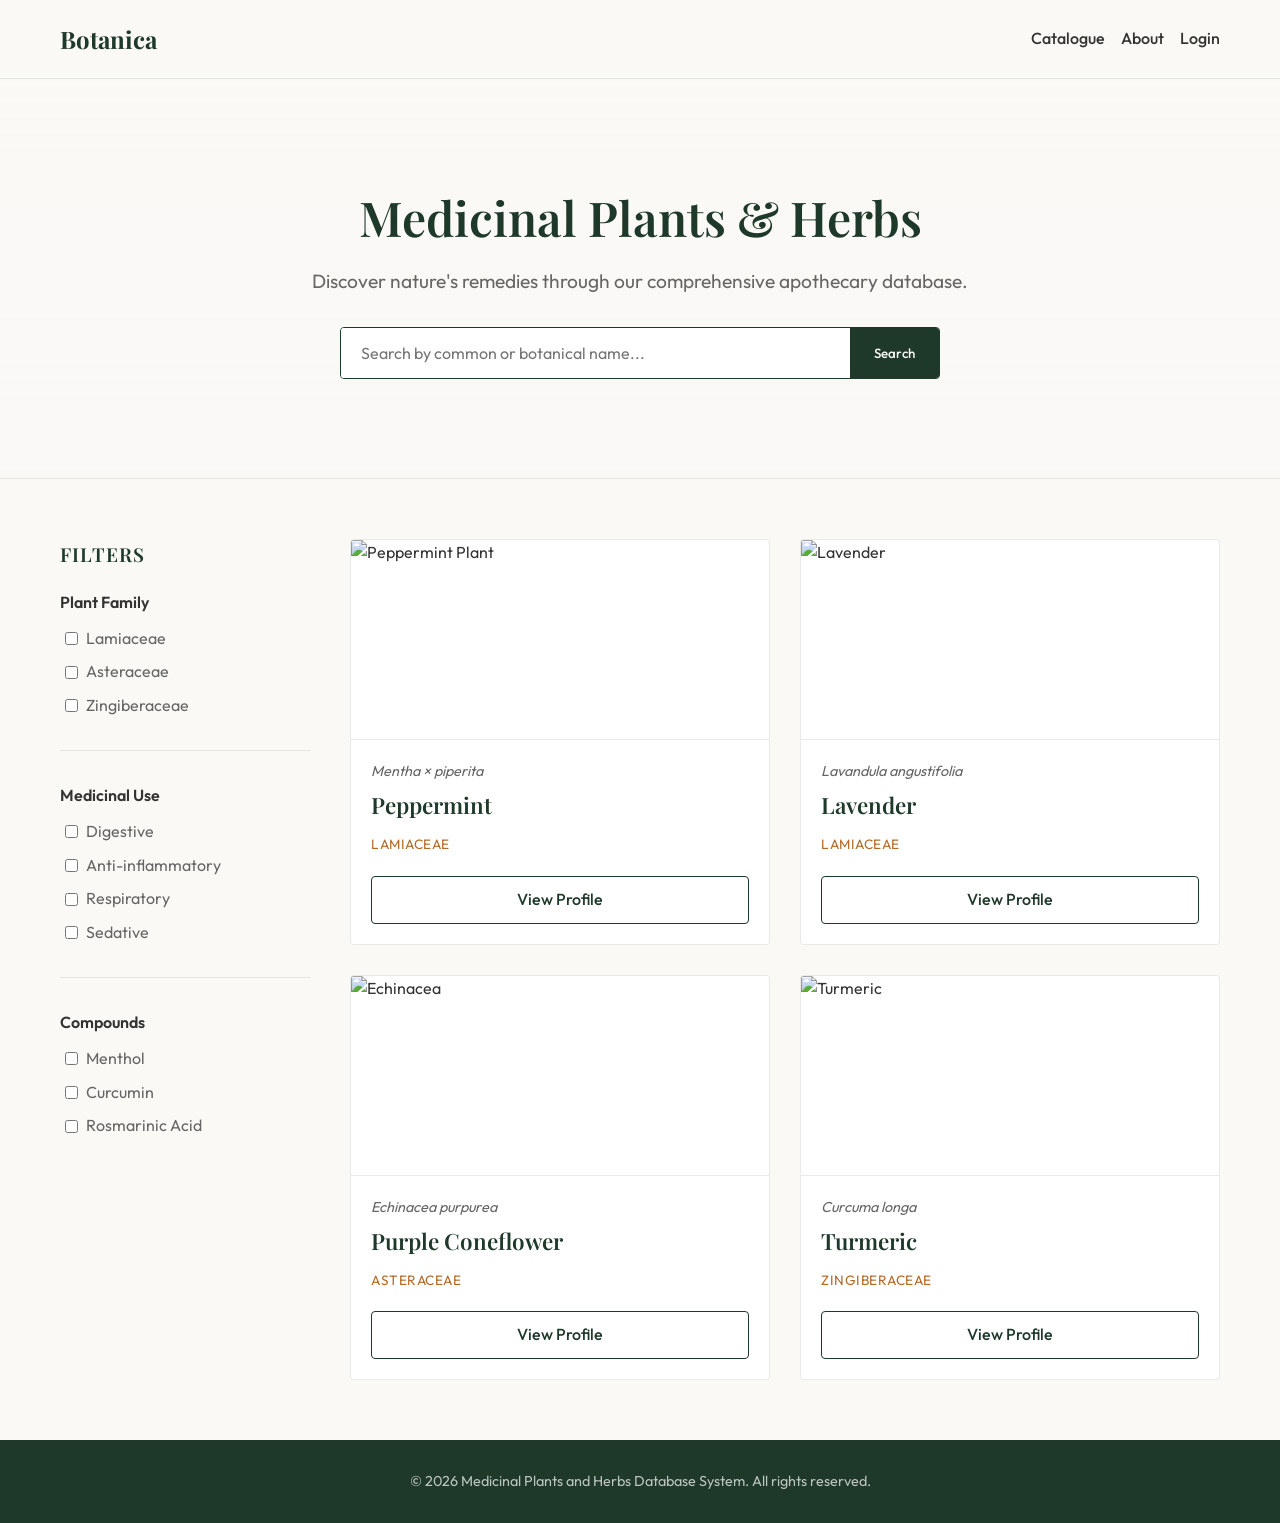
==== index.html @ d9914770 "Public guest module" ====
<!DOCTYPE html>
<html lang="en">
<head>
    <meta charset="UTF-8">
    <meta name="viewport" content="width=device-width, initial-scale=1.0">
    <title>Catalogue - Medicinal Plants and Herbs</title>
    <link rel="stylesheet" href="assets/css/index.css">
</head>
<body>
    <header class="site-header">
        <div class="container flex justify-between items-center">
            <div class="logo">
                <a href="index.html">Botanica</a>
            </div>
            <nav class="main-nav" id="mobile-nav">
                <ul class="flex gap-4">
                    <li><a href="index.html">Catalogue</a></li>
                    <li><a href="#">About</a></li>
                    <li><a href="#">Login</a></li>
                </ul>
            </nav>
            <button class="mobile-menu-btn" onclick="toggleMobileNav()">Menu</button>
        </div>
    </header>

    <main>
        <section class="hero flex items-center justify-center flex-col">
            <div class="hero-content text-center">
                <h1>Medicinal Plants & Herbs</h1>
                <p>Discover nature's remedies through our comprehensive apothecary database.</p>
                <div class="search-bar">
                    <input type="text" placeholder="Search by common or botanical name..." id="searchInput">
                    <button class="btn btn-primary">Search</button>
                </div>
            </div>
        </section>

        <section class="catalogue-section container">
            <div class="layout-grid">
                <aside class="sidebar">
                    <h3>Filters</h3>
                    
                    <details class="filter-group" open>
                        <summary>Plant Family</summary>
                        <ul class="filter-list">
                            <li><label><input type="checkbox"> Lamiaceae</label></li>
                            <li><label><input type="checkbox"> Asteraceae</label></li>
                            <li><label><input type="checkbox"> Zingiberaceae</label></li>
                        </ul>
                    </details>
                    
                    <hr class="divider">
                    
                    <details class="filter-group" open>
                        <summary>Medicinal Use</summary>
                        <ul class="filter-list">
                            <li><label><input type="checkbox"> Digestive</label></li>
                            <li><label><input type="checkbox"> Anti-inflammatory</label></li>
                            <li><label><input type="checkbox"> Respiratory</label></li>
                            <li><label><input type="checkbox"> Sedative</label></li>
                        </ul>
                    </details>

                    <hr class="divider">
                    
                    <details class="filter-group" open>
                        <summary>Compounds</summary>
                        <ul class="filter-list">
                            <li><label><input type="checkbox"> Menthol</label></li>
                            <li><label><input type="checkbox"> Curcumin</label></li>
                            <li><label><input type="checkbox"> Rosmarinic Acid</label></li>
                        </ul>
                    </details>
                </aside>

                <div class="main-content">
                    <div class="plant-grid">
                        <!-- Plant Card 1 -->
                        <div class="plant-card">
                            <div class="card-image">
                                <img src="https://images.unsplash.com/photo-1628258334105-2a0b3d6efee1?ixlib=rb-4.0.3&auto=format&fit=crop&w=600&q=80" alt="Peppermint Plant">
                            </div>
                            <div class="card-content">
                                <h4 class="botanical-name">Mentha &times; piperita</h4>
                                <h3 class="common-name">Peppermint</h3>
                                <p class="family">Lamiaceae</p>
                                <a href="plant-detail.html" class="btn btn-outline btn-full">View Profile</a>
                            </div>
                        </div>

                        <!-- Plant Card 2 -->
                        <div class="plant-card">
                            <div class="card-image">
                                <img src="https://images.unsplash.com/photo-1596649718428-c1780f2d93e7?ixlib=rb-4.0.3&auto=format&fit=crop&w=600&q=80" alt="Lavender">
                            </div>
                            <div class="card-content">
                                <h4 class="botanical-name">Lavandula angustifolia</h4>
                                <h3 class="common-name">Lavender</h3>
                                <p class="family">Lamiaceae</p>
                                <a href="plant-detail.html" class="btn btn-outline btn-full">View Profile</a>
                            </div>
                        </div>

                        <!-- Plant Card 3 -->
                        <div class="plant-card">
                            <div class="card-image">
                                <img src="https://images.unsplash.com/photo-1615486511484-92e172054368?ixlib=rb-4.0.3&auto=format&fit=crop&w=600&q=80" alt="Echinacea">
                            </div>
                            <div class="card-content">
                                <h4 class="botanical-name">Echinacea purpurea</h4>
                                <h3 class="common-name">Purple Coneflower</h3>
                                <p class="family">Asteraceae</p>
                                <a href="plant-detail.html" class="btn btn-outline btn-full">View Profile</a>
                            </div>
                        </div>
                        
                        <!-- Plant Card 4 -->
                        <div class="plant-card">
                            <div class="card-image">
                                <img src="https://images.unsplash.com/photo-1611078810238-00565de9e01f?ixlib=rb-4.0.3&auto=format&fit=crop&w=600&q=80" alt="Turmeric">
                            </div>
                            <div class="card-content">
                                <h4 class="botanical-name">Curcuma longa</h4>
                                <h3 class="common-name">Turmeric</h3>
                                <p class="family">Zingiberaceae</p>
                                <a href="plant-detail.html" class="btn btn-outline btn-full">View Profile</a>
                            </div>
                        </div>
                    </div>
                </div>
            </div>
        </section>
    </main>

    <footer class="site-footer">
        <div class="container text-center">
            <p>&copy; 2026 Medicinal Plants and Herbs Database System. All rights reserved.</p>
        </div>
    </footer>

    <script src="assets/js/main.js"></script>
</body>
</html>
---- assets/css/index.css ----
/* 
 * Global Design System for Medicinal Plants and Herbs Database System 
 */

/* Import Fonts */
@import url('https://fonts.googleapis.com/css2?family=Outfit:wght@300;400;500;600&family=Playfair+Display:ital,wght@0,400;0,600;0,700;1,400&display=swap');

/* CSS Custom Properties (Variables) */
:root {
    /* Apothecary Palette */
    --color-primary: #1E392A;       /* Forest Green */
    --color-background: #FAF9F6;    /* Parchment Off-White */
    --color-accent: #B56A27;        /* Medicinal Amber */
    --color-text: #333333;          /* Dark gray for readability */
    --color-text-light: #666666;
    
    --color-divider: rgba(30, 57, 42, 0.1); /* Fine-line divider */
    
    /* Error/Success specific */
    --color-error: #A33A3A;         /* Muted Red */
    --color-success: #1E392A;       /* Forest Green */

    /* Typography */
    --font-heading: 'Playfair Display', serif;
    --font-body: 'Outfit', sans-serif;
}

/* Standard CSS Reset */
*, *::before, *::after {
    box-sizing: border-box;
    margin: 0;
    padding: 0;
}

body {
    font-family: var(--font-body);
    background-color: var(--color-background);
    color: var(--color-text);
    line-height: 1.6;
    -webkit-font-smoothing: antialiased;
}

h1, h2, h3, h4, h5, h6 {
    font-family: var(--font-heading);
    color: var(--color-primary);
    margin-bottom: 0.5em;
    font-weight: 600;
}

a {
    color: var(--color-accent);
    text-decoration: none;
    transition: color 0.3s ease;
}

a:hover {
    color: var(--color-primary);
}

img {
    max-width: 100%;
    display: block;
}

/* Layout Utilities */
.container {
    width: 100%;
    max-width: 1200px;
    margin: 0 auto;
    padding: 0 20px;
}

.flex { display: flex; }
.flex-col { flex-direction: column; }
.items-center { align-items: center; }
.justify-center { justify-content: center; }
.justify-between { justify-content: space-between; }
.gap-1 { gap: 0.25rem; }
.gap-2 { gap: 0.5rem; }
.gap-4 { gap: 1rem; }
.gap-8 { gap: 2rem; }

.grid { display: grid; }
.grid-cols-1 { grid-template-columns: repeat(1, 1fr); }
.grid-cols-2 { grid-template-columns: repeat(2, 1fr); }
.grid-cols-3 { grid-template-columns: repeat(3, 1fr); }
.grid-cols-4 { grid-template-columns: repeat(4, 1fr); }

@media (max-width: 768px) {
    .grid-cols-2, .grid-cols-3, .grid-cols-4 {
        grid-template-columns: 1fr;
    }
}

/* Components */
.divider {
    border: none;
    border-top: 1px solid var(--color-divider);
    margin: 2rem 0;
}

/* Buttons */
.btn {
    display: inline-block;
    font-family: var(--font-body);
    font-weight: 500;
    text-align: center;
    padding: 10px 24px;
    border: 1px solid transparent;
    border-radius: 4px;
    cursor: pointer;
    background-color: transparent;
    color: var(--color-text);
    transition: background-color 0.2s ease, color 0.2s ease, border-color 0.2s ease;
    text-decoration: none;
}

.btn-primary {
    background-color: var(--color-primary);
    color: #FAF9F6;
}

.btn-primary:hover {
    background-color: #2a4c39;
    color: #FAF9F6;
}

.btn-accent {
    background-color: var(--color-accent);
    color: #FAF9F6;
}

.btn-accent:hover {
    background-color: #9c5921;
    color: #FAF9F6;
}

.btn-outline {
    border-color: var(--color-primary);
    color: var(--color-primary);
}

.btn-outline:hover {
    background-color: var(--color-primary);
    color: #FAF9F6;
}

/* Toast Notifications */
.toast-container {
    position: fixed;
    bottom: 20px;
    right: 20px;
    display: flex;
    flex-direction: column;
    gap: 10px;
    z-index: 9999;
}

.toast {
    padding: 12px 24px;
    border-radius: 4px;
    font-family: var(--font-body);
    font-size: 0.95rem;
    color: #FAF9F6;
    background-color: var(--color-primary);
    box-shadow: 0 4px 12px rgba(0, 0, 0, 0.15);
    opacity: 1;
    transform: translateY(0);
    transition: opacity 0.3s ease, transform 0.3s ease;
    min-width: 250px;
}

.toast.toast-error {
    background-color: var(--color-error);
}

.toast.toast-success {
    background-color: var(--color-success);
}

.toast.toast-hide {
    opacity: 0;
    transform: translateY(20px);
}

/* Header */
.site-header {
    background-color: var(--color-background);
    padding: 20px 0;
    border-bottom: 1px solid var(--color-divider);
    position: sticky;
    top: 0;
    z-index: 100;
}
.logo a {
    font-family: var(--font-heading);
    font-size: 1.5rem;
    font-weight: 700;
    color: var(--color-primary);
    text-decoration: none;
}
.main-nav ul {
    list-style: none;
}
.main-nav a {
    color: var(--color-text);
    font-weight: 500;
}
.main-nav a:hover {
    color: var(--color-primary);
}
.mobile-menu-btn {
    display: none;
    background: none;
    border: none;
    cursor: pointer;
    font-family: var(--font-body);
}

/* Hero Section */
.hero {
    min-height: 400px;
    background: linear-gradient(rgba(250, 249, 246, 0.8), rgba(250, 249, 246, 0.9)), url('https://images.unsplash.com/photo-1466692476877-6a42a6c8e545?ixlib=rb-4.0.3&auto=format&fit=crop&w=1600&q=80') center/cover;
    border-bottom: 1px solid var(--color-divider);
    padding: 60px 20px;
}
.hero h1 {
    font-size: 3rem;
    margin-bottom: 10px;
}
.hero p {
    font-size: 1.2rem;
    color: var(--color-text-light);
    margin-bottom: 30px;
}
.search-bar {
    display: flex;
    max-width: 600px;
    margin: 0 auto;
    background: #fff;
    border: 1px solid var(--color-primary);
    border-radius: 4px;
    overflow: hidden;
}
.search-bar input {
    flex-grow: 1;
    border: none;
    padding: 15px 20px;
    font-family: var(--font-body);
    font-size: 1rem;
    outline: none;
}
.search-bar .btn {
    border-radius: 0;
    border: none;
}

/* Catalogue Layout */
.catalogue-section {
    padding: 60px 20px;
}
.layout-grid {
    display: grid;
    grid-template-columns: 250px 1fr;
    gap: 40px;
}
@media (max-width: 900px) {
    .layout-grid {
        grid-template-columns: 1fr;
    }
}

/* Sidebar */
.sidebar h3 {
    font-size: 1.2rem;
    margin-bottom: 20px;
    text-transform: uppercase;
    letter-spacing: 1px;
}
.filter-group summary {
    font-weight: 600;
    cursor: pointer;
    margin-bottom: 10px;
    list-style: none; /* simple way */
}
.filter-group summary::-webkit-details-marker {
    display: none;
}
.filter-list {
    list-style: none;
    padding-left: 5px;
}
.filter-list li {
    margin-bottom: 8px;
}
.filter-list label {
    display: flex;
    align-items: center;
    gap: 8px;
    cursor: pointer;
    color: var(--color-text-light);
}

/* Plant Grid */
.plant-grid {
    display: grid;
    grid-template-columns: repeat(auto-fill, minmax(280px, 1fr));
    gap: 30px;
}

/* Plant Card */
.plant-card {
    background: #fff;
    border: 1px solid var(--color-divider);
    border-radius: 4px;
    overflow: hidden;
    transition: transform 0.3s ease, box-shadow 0.3s ease;
    display: flex;
    flex-direction: column;
}
.plant-card:hover {
    transform: translateY(-5px);
    box-shadow: 0 10px 20px rgba(30, 57, 42, 0.05);
}
.card-image {
    height: 200px;
    overflow: hidden;
    border-bottom: 1px solid var(--color-divider);
}
.card-image img {
    width: 100%;
    height: 100%;
    object-fit: cover;
    transition: transform 0.5s ease;
}
.plant-card:hover .card-image img {
    transform: scale(1.05);
}
.card-content {
    padding: 20px;
    flex-grow: 1;
    display: flex;
    flex-direction: column;
}
.botanical-name {
    font-family: var(--font-body);
    font-style: italic;
    color: var(--color-text-light);
    font-size: 0.9rem;
    margin-bottom: 5px;
    font-weight: 400;
}
.common-name {
    font-size: 1.4rem;
    margin-bottom: 10px;
}
.family {
    font-size: 0.85rem;
    text-transform: uppercase;
    letter-spacing: 0.5px;
    color: var(--color-accent);
    margin-bottom: 20px;
    flex-grow: 1;
}
.btn-full {
    width: 100%;
    display: block;
}

/* Plant Detail Page */
.detail-page-body {
    background-color: #fff;
}
.detail-main {
    min-height: calc(100vh - 80px);
}
.detail-split-layout {
    display: grid;
    grid-template-columns: 1fr 1fr;
    min-height: calc(100vh - 80px);
}
@media (max-width: 900px) {
    .detail-split-layout {
        grid-template-columns: 1fr;
    }
}
.detail-image-side {
    position: relative;
    border-right: 1px solid var(--color-divider);
}
.detail-image-side img {
    width: 100%;
    height: 100%;
    object-fit: cover;
    position: absolute;
    top: 0;
    left: 0;
}
@media (max-width: 900px) {
    .detail-image-side {
        height: 400px;
        border-right: none;
        border-bottom: 1px solid var(--color-divider);
        position: relative; /* ensure img fills parent relative */
    }
}
.detail-content-side {
    padding: 60px;
    overflow-y: auto;
    background-color: var(--color-background);
}
.back-link {
    display: inline-block;
    margin-bottom: 30px;
    font-size: 0.9rem;
    font-weight: 500;
}
.botanical-name-large {
    font-family: var(--font-body);
    font-style: italic;
    font-weight: 300;
    font-size: 1.5rem;
    color: var(--color-text-light);
    margin-bottom: 5px;
}
.common-name-large {
    font-size: 3rem;
    margin-bottom: 15px;
    color: var(--color-primary);
}
.badges {
    display: flex;
    gap: 10px;
    margin-bottom: 30px;
    flex-wrap: wrap;
}
.badge {
    padding: 4px 12px;
    border-radius: 20px;
    font-size: 0.8rem;
    text-transform: uppercase;
    letter-spacing: 0.5px;
}
.family-badge {
    background-color: rgba(181, 106, 39, 0.1);
    color: var(--color-accent);
}
.compound-badge {
    background-color: rgba(30, 57, 42, 0.1);
    color: var(--color-primary);
}
.plant-description {
    font-size: 1.1rem;
    line-height: 1.8;
    margin-bottom: 40px;
    color: var(--color-text);
}

/* Tabs System */
.tabs-container {
    border-top: 1px solid var(--color-divider);
    padding-top: 20px;
}
.tabs-header {
    display: flex;
    gap: 20px;
    margin-bottom: 30px;
    border-bottom: 1px solid var(--color-divider);
}
.tab-btn {
    background: none;
    border: none;
    padding: 10px 0;
    font-family: var(--font-heading);
    font-size: 1.2rem;
    color: var(--color-text-light);
    cursor: pointer;
    position: relative;
    outline: none;
}
.tab-btn.active {
    color: var(--color-primary);
    font-weight: 600;
}
.tab-btn.active::after {
    content: '';
    position: absolute;
    bottom: -1px;
    left: 0;
    width: 100%;
    height: 2px;
    background-color: var(--color-primary);
}
.tab-pane {
    display: none;
    animation: fadeIn 0.3s ease;
}
.tab-pane.active {
    display: block;
}
.tab-pane h3 {
    margin-bottom: 15px;
    font-size: 1.5rem;
}
.tab-pane ul {
    padding-left: 20px;
    color: var(--color-text);
}
.tab-pane li {
    margin-bottom: 10px;
    line-height: 1.6;
}

@keyframes fadeIn {
    from { opacity: 0; transform: translateY(10px); }
    to { opacity: 1; transform: translateY(0); }
}

/* Footer */
.site-footer {
    padding: 30px 20px;
    background-color: var(--color-primary);
    color: rgba(255,255,255,0.7);
    font-size: 0.9rem;
    margin-top: auto;
}
.text-center { text-align: center; }
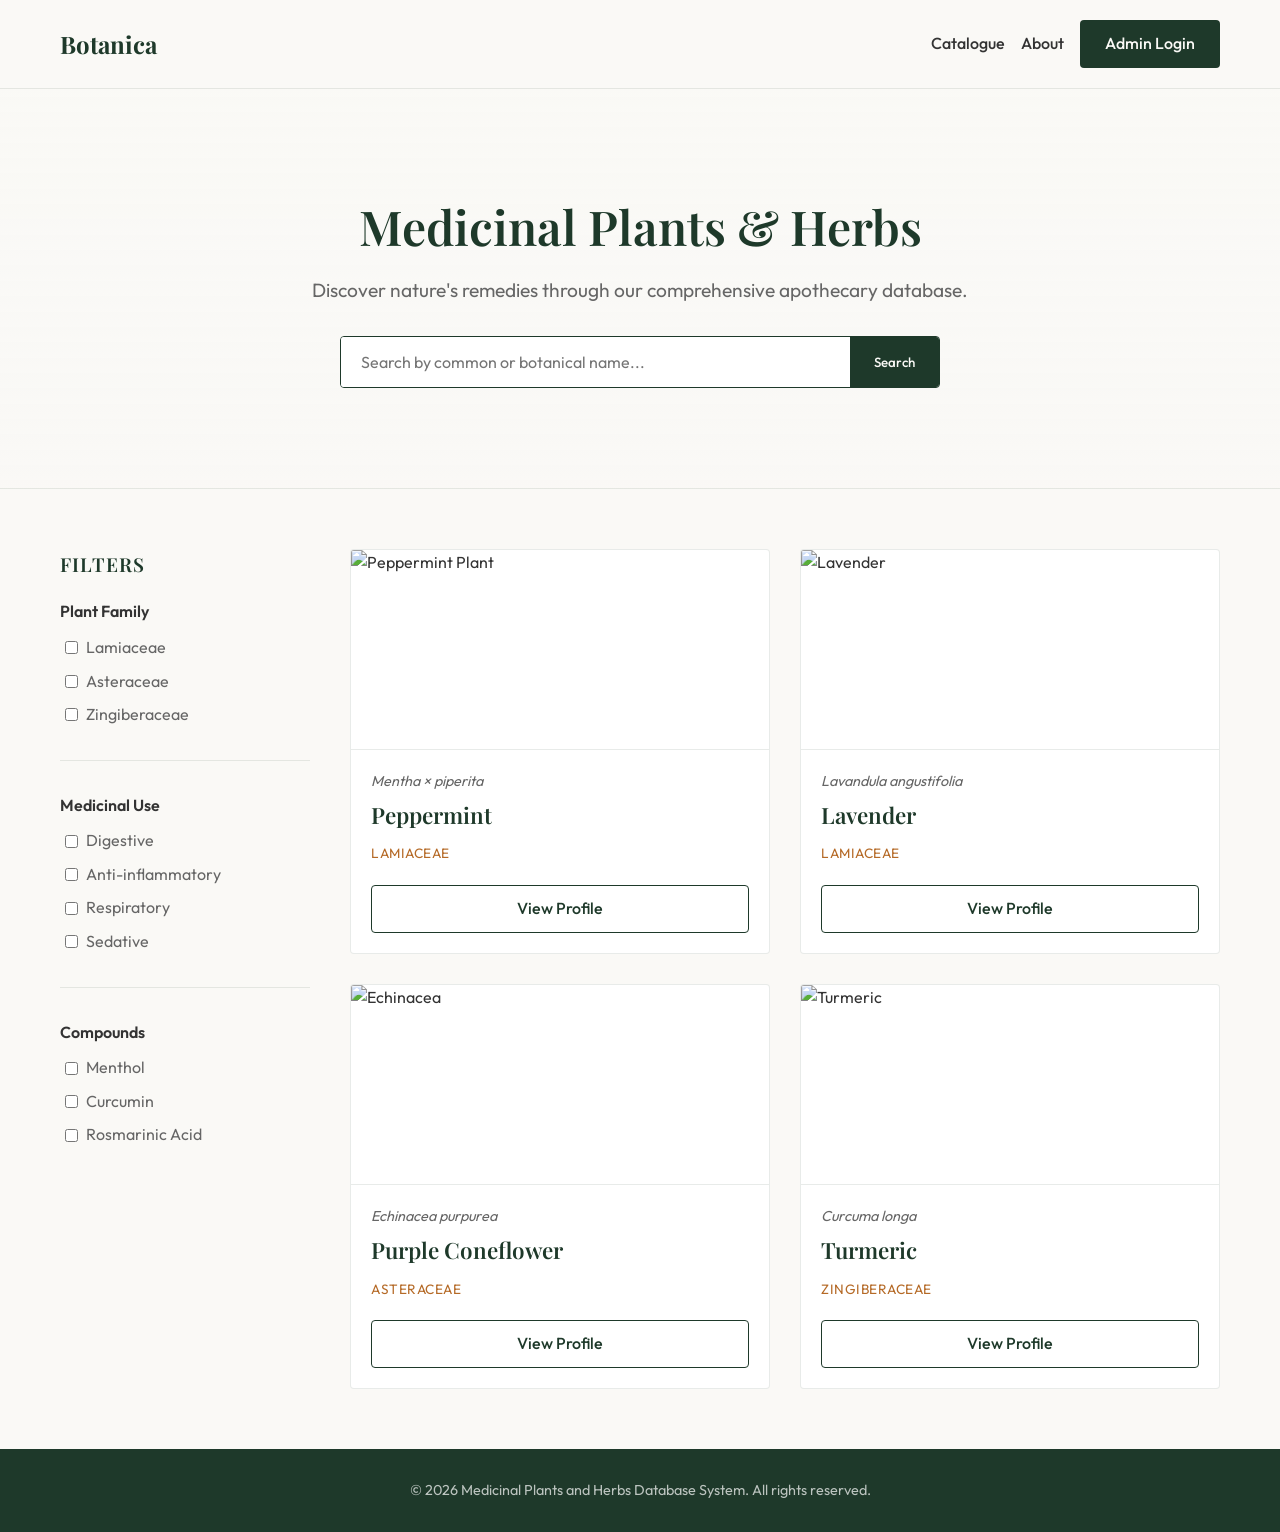
==== commit b120661a: "fix the login button" ====
--- a/index.html
+++ b/index.html
@@ -13,10 +13,10 @@
                 <a href="index.html">Botanica</a>
             </div>
             <nav class="main-nav" id="mobile-nav">
-                <ul class="flex gap-4">
+                <ul class="flex gap-4 items-center">
                     <li><a href="index.html">Catalogue</a></li>
                     <li><a href="#">About</a></li>
-                    <li><a href="#">Login</a></li>
+                    <li><a href="login.html" class="btn btn-primary">Admin Login</a></li>
                 </ul>
             </nav>
             <button class="mobile-menu-btn" onclick="toggleMobileNav()">Menu</button>
--- a/assets/css/index.css
+++ b/assets/css/index.css
@@ -1,6 +1,4 @@
-/* 
- * Global Design System for Medicinal Plants and Herbs Database System 
- */
+/* Global Design System for Medicinal Plants and Herbs Database System */
 
 /* Import Fonts */
 @import url('https://fonts.googleapis.com/css2?family=Outfit:wght@300;400;500;600&family=Playfair+Display:ital,wght@0,400;0,600;0,700;1,400&display=swap');
@@ -115,32 +113,32 @@
     text-decoration: none;
 }
 
-.btn-primary {
+.btn.btn-primary {
     background-color: var(--color-primary);
     color: #FAF9F6;
 }
 
-.btn-primary:hover {
+.btn.btn-primary:hover {
     background-color: #2a4c39;
     color: #FAF9F6;
 }
 
-.btn-accent {
+.btn.btn-accent {
     background-color: var(--color-accent);
     color: #FAF9F6;
 }
 
-.btn-accent:hover {
+.btn.btn-accent:hover {
     background-color: #9c5921;
     color: #FAF9F6;
 }
 
-.btn-outline {
+.btn.btn-outline {
     border-color: var(--color-primary);
     color: var(--color-primary);
 }
 
-.btn-outline:hover {
+.btn.btn-outline:hover {
     background-color: var(--color-primary);
     color: #FAF9F6;
 }
@@ -215,6 +213,28 @@
     border: none;
     cursor: pointer;
     font-family: var(--font-body);
+    font-size: 1.5rem;
+}
+
+@media (max-width: 768px) {
+    .site-header .container {
+        flex-wrap: wrap;
+    }
+    .mobile-menu-btn {
+        display: block;
+    }
+    .main-nav {
+        display: none;
+        width: 100%;
+        margin-top: 15px;
+    }
+    .main-nav.active {
+        display: block;
+    }
+    .main-nav ul {
+        flex-direction: column;
+        gap: 10px;
+    }
 }
 
 /* Hero Section */
@@ -377,11 +397,12 @@
 .detail-split-layout {
     display: grid;
     grid-template-columns: 1fr 1fr;
-    min-height: calc(100vh - 80px);
+    height: calc(100vh - 80px);
 }
 @media (max-width: 900px) {
     .detail-split-layout {
         grid-template-columns: 1fr;
+        height: auto;
     }
 }
 .detail-image-side {
@@ -525,3 +546,252 @@
     margin-top: auto;
 }
 .text-center { text-align: center; }
+
+/* --- Admin Module Styles --- */
+
+/* Login Page */
+.login-body {
+    background: url('https://images.unsplash.com/photo-1466692476877-6a42a6c8e545?ixlib=rb-4.0.3&auto=format&fit=crop&w=1600&q=80') center/cover no-repeat;
+    height: 100vh;
+    display: flex;
+    align-items: center;
+    justify-content: center;
+    backdrop-filter: blur(8px);
+}
+
+.login-card {
+    background-color: var(--color-background);
+    padding: 40px;
+    border-radius: 8px;
+    box-shadow: 0 10px 25px rgba(0,0,0,0.2);
+    width: 100%;
+    max-width: 400px;
+}
+
+.login-card h2 {
+    text-align: center;
+    margin-bottom: 30px;
+    font-size: 2rem;
+}
+
+.form-group {
+    margin-bottom: 20px;
+}
+
+.form-group label {
+    display: block;
+    margin-bottom: 8px;
+    font-weight: 500;
+}
+
+.form-group input, .form-group textarea, .form-group select {
+    width: 100%;
+    padding: 10px 12px;
+    border: 1px solid var(--color-divider);
+    border-radius: 4px;
+    font-family: var(--font-body);
+    font-size: 1rem;
+    background-color: #fff;
+}
+
+.error-text {
+    color: var(--color-error);
+    font-size: 0.85rem;
+    margin-top: 5px;
+    display: none;
+}
+
+.form-group.has-error .error-text {
+    display: block;
+}
+
+.form-group.has-error input {
+    border-color: var(--color-error);
+}
+
+.shake {
+    animation: shake-animation 0.4s ease-in-out;
+}
+
+@keyframes shake-animation {
+    0% { transform: translateX(0); }
+    25% { transform: translateX(-5px); }
+    50% { transform: translateX(5px); }
+    75% { transform: translateX(-5px); }
+    100% { transform: translateX(0); }
+}
+
+/* Admin Dashboard Table */
+.admin-header {
+    display: flex;
+    justify-content: space-between;
+    align-items: center;
+    margin-bottom: 20px;
+}
+
+.table-container {
+    overflow-x: auto;
+    background-color: #fff;
+    border-radius: 4px;
+    border: 1px solid var(--color-divider);
+}
+
+.admin-table {
+    width: 100%;
+    border-collapse: collapse;
+}
+
+.admin-table th, .admin-table td {
+    padding: 12px 15px;
+    text-align: left;
+    border-bottom: 1px solid var(--color-divider);
+}
+
+.admin-table th {
+    background-color: var(--color-background);
+    position: sticky;
+    top: 0;
+    font-family: var(--font-heading);
+    font-weight: 600;
+    color: var(--color-primary);
+    z-index: 10;
+}
+
+.admin-table tbody tr:nth-child(even) {
+    background-color: rgba(30, 57, 42, 0.03); /* Light green tint */
+}
+
+.admin-table tbody tr:hover {
+    background-color: rgba(30, 57, 42, 0.08);
+}
+
+.action-buttons {
+    display: flex;
+    gap: 10px;
+}
+
+.btn-icon {
+    background: none;
+    border: none;
+    cursor: pointer;
+    font-size: 1rem;
+    color: var(--color-text-light);
+    transition: color 0.2s ease;
+}
+
+.btn-icon:hover {
+    color: var(--color-primary);
+}
+
+.btn-icon.delete:hover {
+    color: var(--color-error);
+}
+
+/* Modal Overlay */
+.modal-overlay {
+    position: fixed;
+    top: 0;
+    left: 0;
+    right: 0;
+    bottom: 0;
+    background-color: rgba(0, 0, 0, 0.5);
+    display: flex;
+    align-items: center;
+    justify-content: center;
+    z-index: 1000;
+    opacity: 0;
+    visibility: hidden;
+    transition: opacity 0.3s ease, visibility 0.3s ease;
+}
+
+.modal-overlay.active {
+    opacity: 1;
+    visibility: visible;
+}
+
+.modal-content {
+    background-color: #fff;
+    border-radius: 8px;
+    width: 100%;
+    max-width: 600px;
+    max-height: 90vh;
+    overflow-y: auto;
+    box-shadow: 0 20px 40px rgba(0,0,0,0.2);
+    transform: translateY(20px);
+    transition: transform 0.3s ease;
+}
+
+.modal-overlay.active .modal-content {
+    transform: translateY(0);
+}
+
+.modal-header {
+    padding: 20px 30px;
+    border-bottom: 1px solid var(--color-divider);
+    display: flex;
+    justify-content: space-between;
+    align-items: center;
+}
+
+.modal-header h3 {
+    margin: 0;
+    font-size: 1.5rem;
+}
+
+.close-btn {
+    background: none;
+    border: none;
+    font-size: 1.5rem;
+    cursor: pointer;
+    color: var(--color-text-light);
+}
+
+.close-btn:hover {
+    color: var(--color-error);
+}
+
+.modal-body {
+    padding: 30px;
+}
+
+.modal-footer {
+    padding: 20px 30px;
+    border-top: 1px solid var(--color-divider);
+    display: flex;
+    justify-content: flex-end;
+    gap: 15px;
+}
+
+/* Image Upload Preview */
+.image-upload-container {
+    border: 2px dashed var(--color-divider);
+    border-radius: 4px;
+    padding: 20px;
+    text-align: center;
+    cursor: pointer;
+    transition: border-color 0.3s ease;
+    position: relative;
+    overflow: hidden;
+}
+
+.image-upload-container:hover {
+    border-color: var(--color-primary);
+}
+
+.image-upload-container input[type="file"] {
+    position: absolute;
+    top: 0;
+    left: 0;
+    width: 100%;
+    height: 100%;
+    opacity: 0;
+    cursor: pointer;
+}
+
+.image-preview {
+    max-width: 100%;
+    max-height: 200px;
+    margin-top: 15px;
+    display: none;
+    border-radius: 4px;
+}
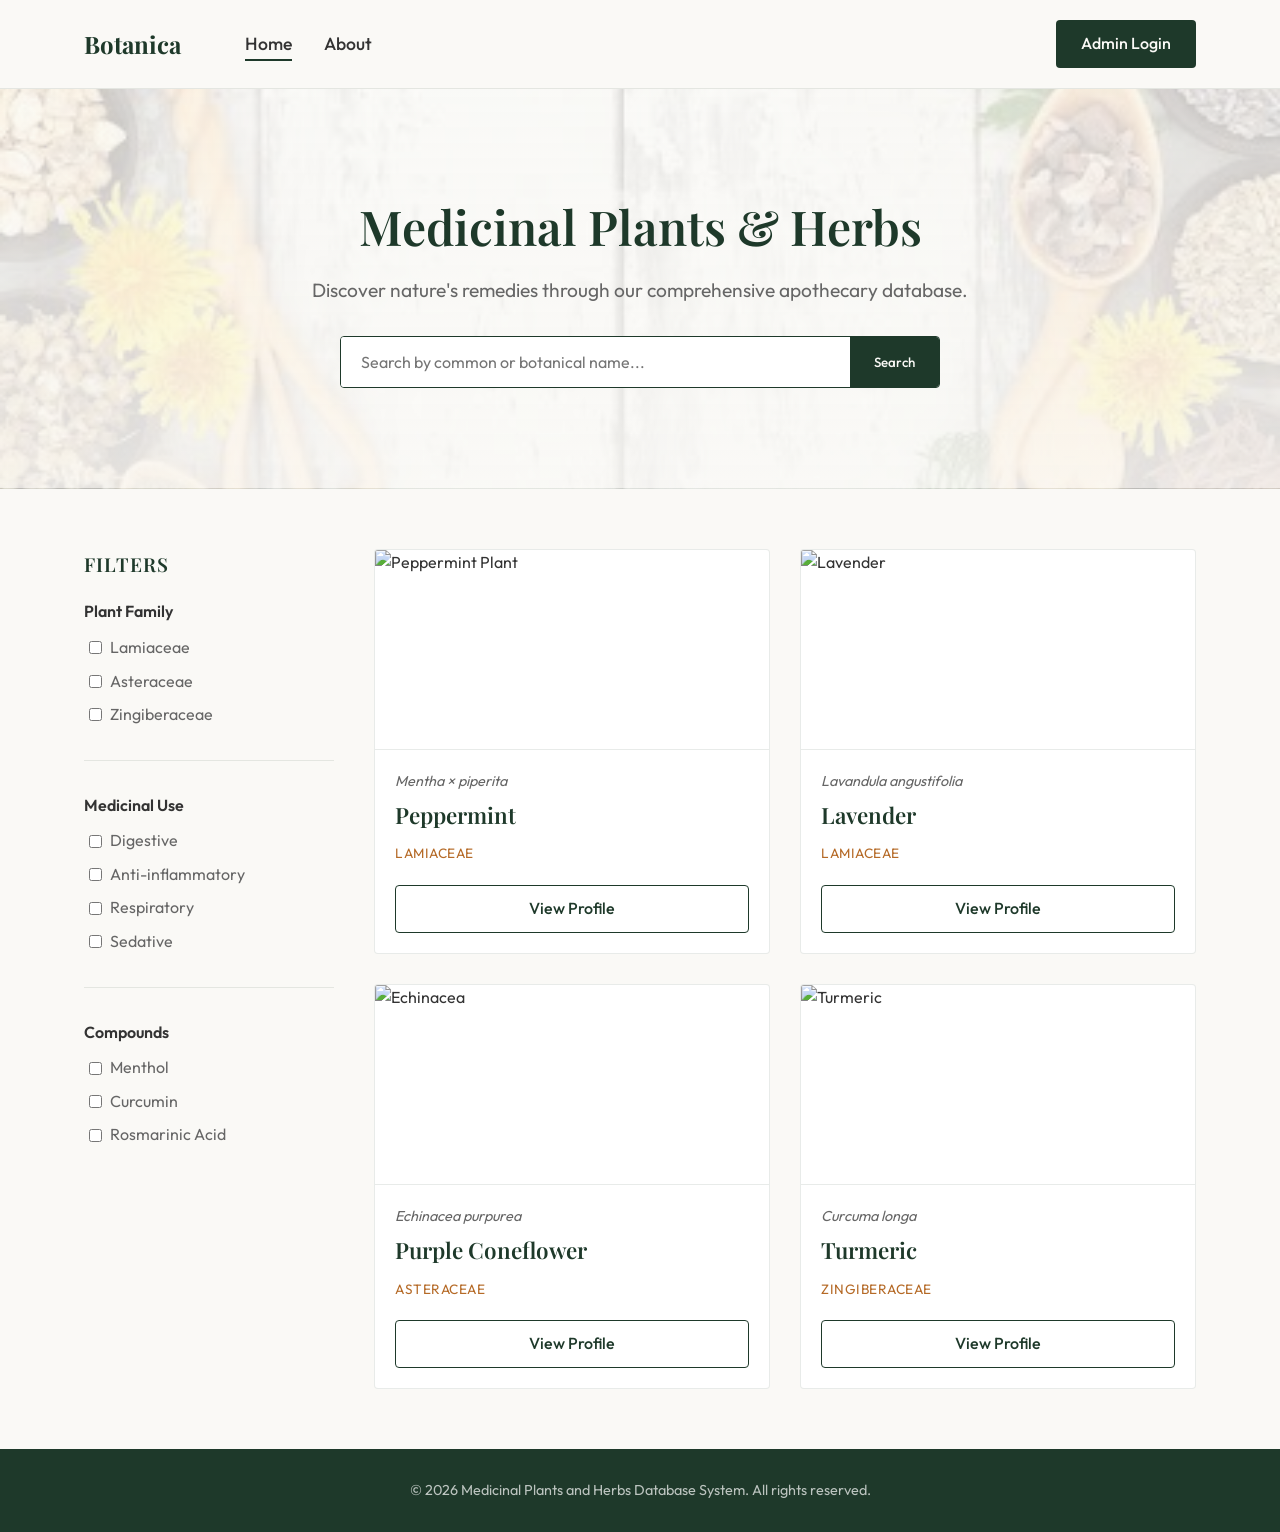
==== commit 08ea885c: "make the website header nicer" ====
--- a/index.html
+++ b/index.html
@@ -8,18 +8,20 @@
 </head>
 <body>
     <header class="site-header">
-        <div class="container flex justify-between items-center">
+        <div class="container flex justify-between items-center flex-wrap">
             <div class="logo">
                 <a href="index.html">Botanica</a>
             </div>
             <nav class="main-nav" id="mobile-nav">
-                <ul class="flex gap-4 items-center">
-                    <li><a href="index.html">Catalogue</a></li>
+                <ul class="flex gap-8 items-center">
+                    <li><a href="index.html" class="active-link">Home</a></li>
                     <li><a href="#">About</a></li>
-                    <li><a href="login.html" class="btn btn-primary">Admin Login</a></li>
                 </ul>
             </nav>
-            <button class="mobile-menu-btn" onclick="toggleMobileNav()">Menu</button>
+            <div class="header-actions flex items-center gap-4">
+                <a href="login.html" class="btn btn-primary">Admin Login</a>
+                <button class="mobile-menu-btn" onclick="toggleMobileNav()">Menu</button>
+            </div>
         </div>
     </header>
 
--- a/assets/css/index.css
+++ b/assets/css/index.css
@@ -63,7 +63,7 @@
 /* Layout Utilities */
 .container {
     width: 100%;
-    max-width: 1200px;
+    max-width: 90%;
     margin: 0 auto;
     padding: 0 20px;
 }
@@ -76,6 +76,8 @@
 .gap-1 { gap: 0.25rem; }
 .gap-2 { gap: 0.5rem; }
 .gap-4 { gap: 1rem; }
+.gap-6 { gap: 1.5rem; }
+.gap-8 { gap: 2rem; }
 .gap-8 { gap: 2rem; }
 
 .grid { display: grid; }
@@ -197,12 +199,22 @@
     color: var(--color-primary);
     text-decoration: none;
 }
+.main-nav {
+    flex: 1;
+    margin: 0 4rem;
+}
 .main-nav ul {
     list-style: none;
 }
 .main-nav a {
     color: var(--color-text);
     font-weight: 500;
+    font-family: var(--font-body);
+    font-size: 1.1rem;
+}
+.active-link {
+    border-bottom: 2px solid var(--color-primary);
+    padding-bottom: 4px;
 }
 .main-nav a:hover {
     color: var(--color-primary);
@@ -227,6 +239,9 @@
         display: none;
         width: 100%;
         margin-top: 15px;
+        margin-left: 0;
+        margin-right: 0;
+        flex: unset;
     }
     .main-nav.active {
         display: block;
@@ -240,7 +255,7 @@
 /* Hero Section */
 .hero {
     min-height: 400px;
-    background: linear-gradient(rgba(250, 249, 246, 0.8), rgba(250, 249, 246, 0.9)), url('https://images.unsplash.com/photo-1466692476877-6a42a6c8e545?ixlib=rb-4.0.3&auto=format&fit=crop&w=1600&q=80') center/cover;
+    background: linear-gradient(rgba(250, 249, 246, 0.8), rgba(250, 249, 246, 0.9)), url('../images/herbs.jpg') center/cover;
     border-bottom: 1px solid var(--color-divider);
     padding: 60px 20px;
 }
@@ -551,7 +566,7 @@
 
 /* Login Page */
 .login-body {
-    background: url('https://images.unsplash.com/photo-1466692476877-6a42a6c8e545?ixlib=rb-4.0.3&auto=format&fit=crop&w=1600&q=80') center/cover no-repeat;
+    background: url('../images/herbs.jpg') center/cover no-repeat;
     height: 100vh;
     display: flex;
     align-items: center;
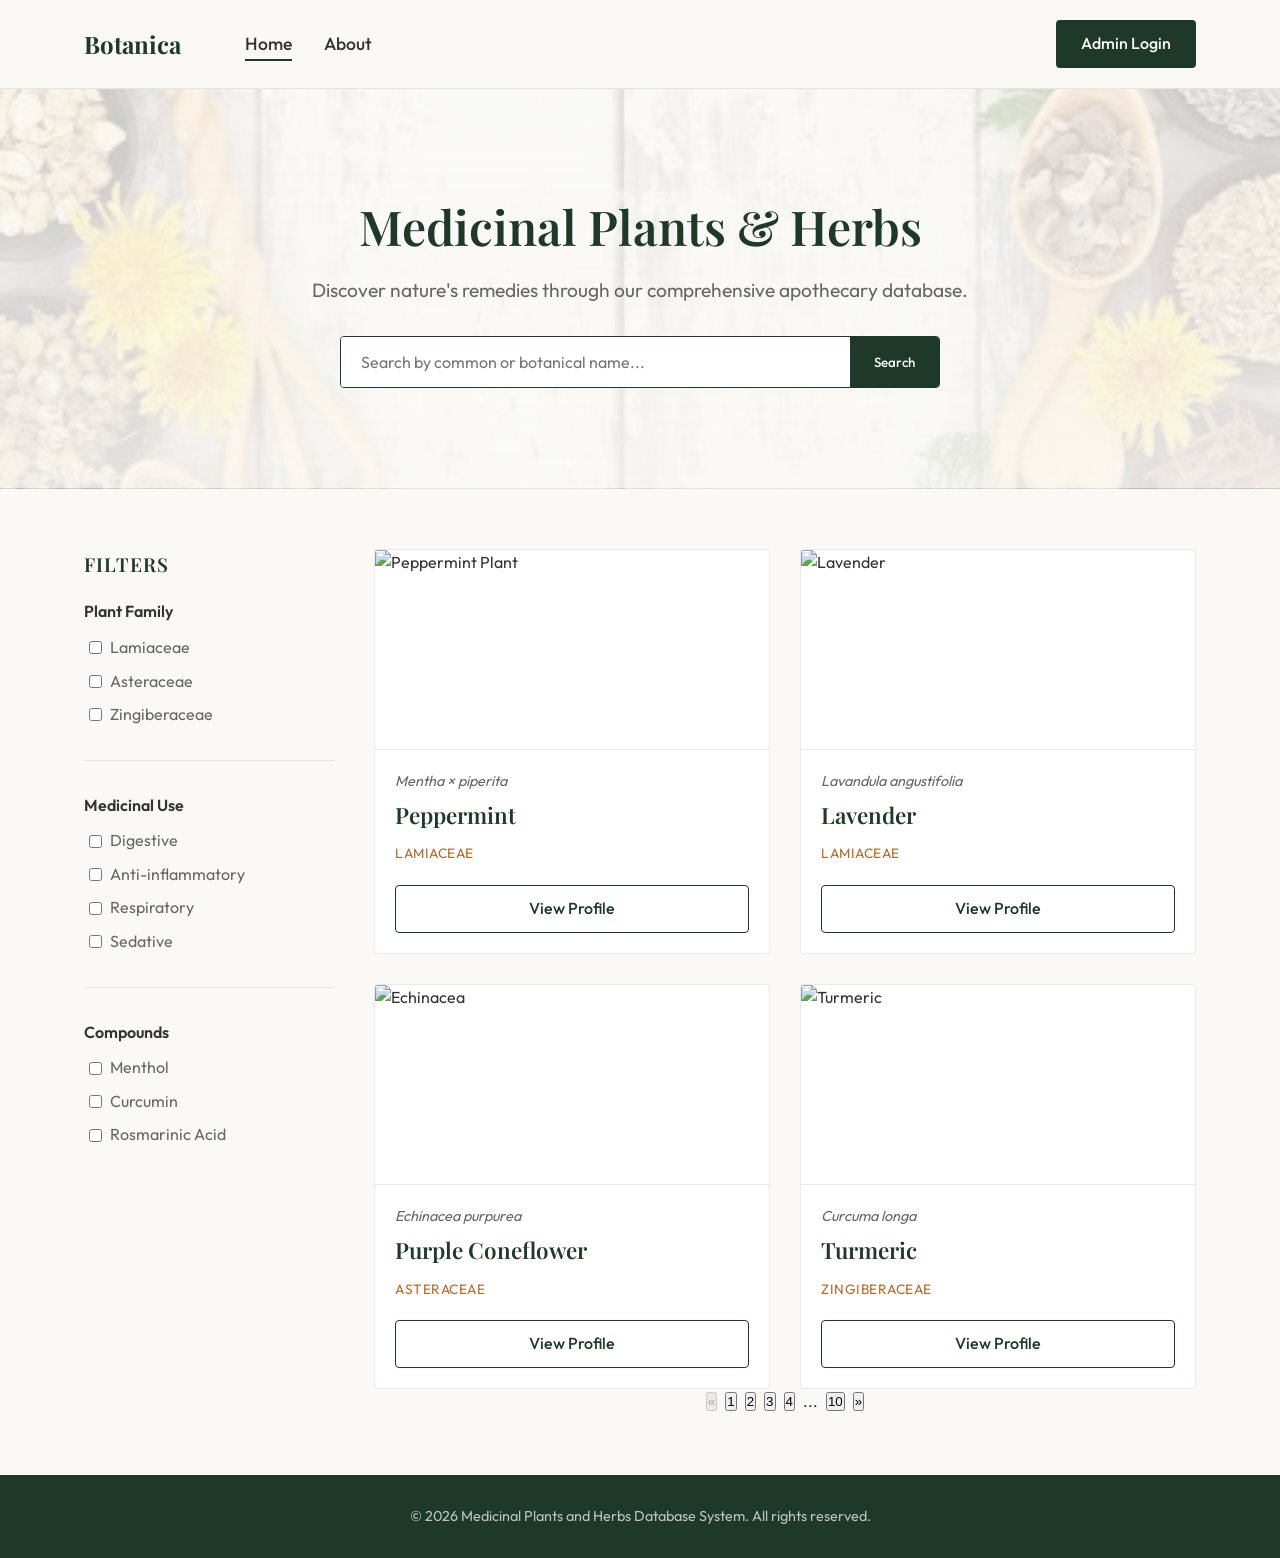
==== commit 6bda9290: "add pagination" ====
--- a/index.html
+++ b/index.html
@@ -129,6 +129,18 @@
                             </div>
                         </div>
                     </div>
+                    
+                    <!-- Pagination (Displays when results > 6) -->
+                    <div class="pagination flex justify-center items-center gap-2">
+                        <button class="page-btn" disabled>&laquo;</button>
+                        <button class="page-btn active">1</button>
+                        <button class="page-btn">2</button>
+                        <button class="page-btn">3</button>
+                        <button class="page-btn">4</button>
+                        <span class="page-dots">...</span>
+                        <button class="page-btn">10</button>
+                        <button class="page-btn">&raquo;</button>
+                    </div>
                 </div>
             </div>
         </section>
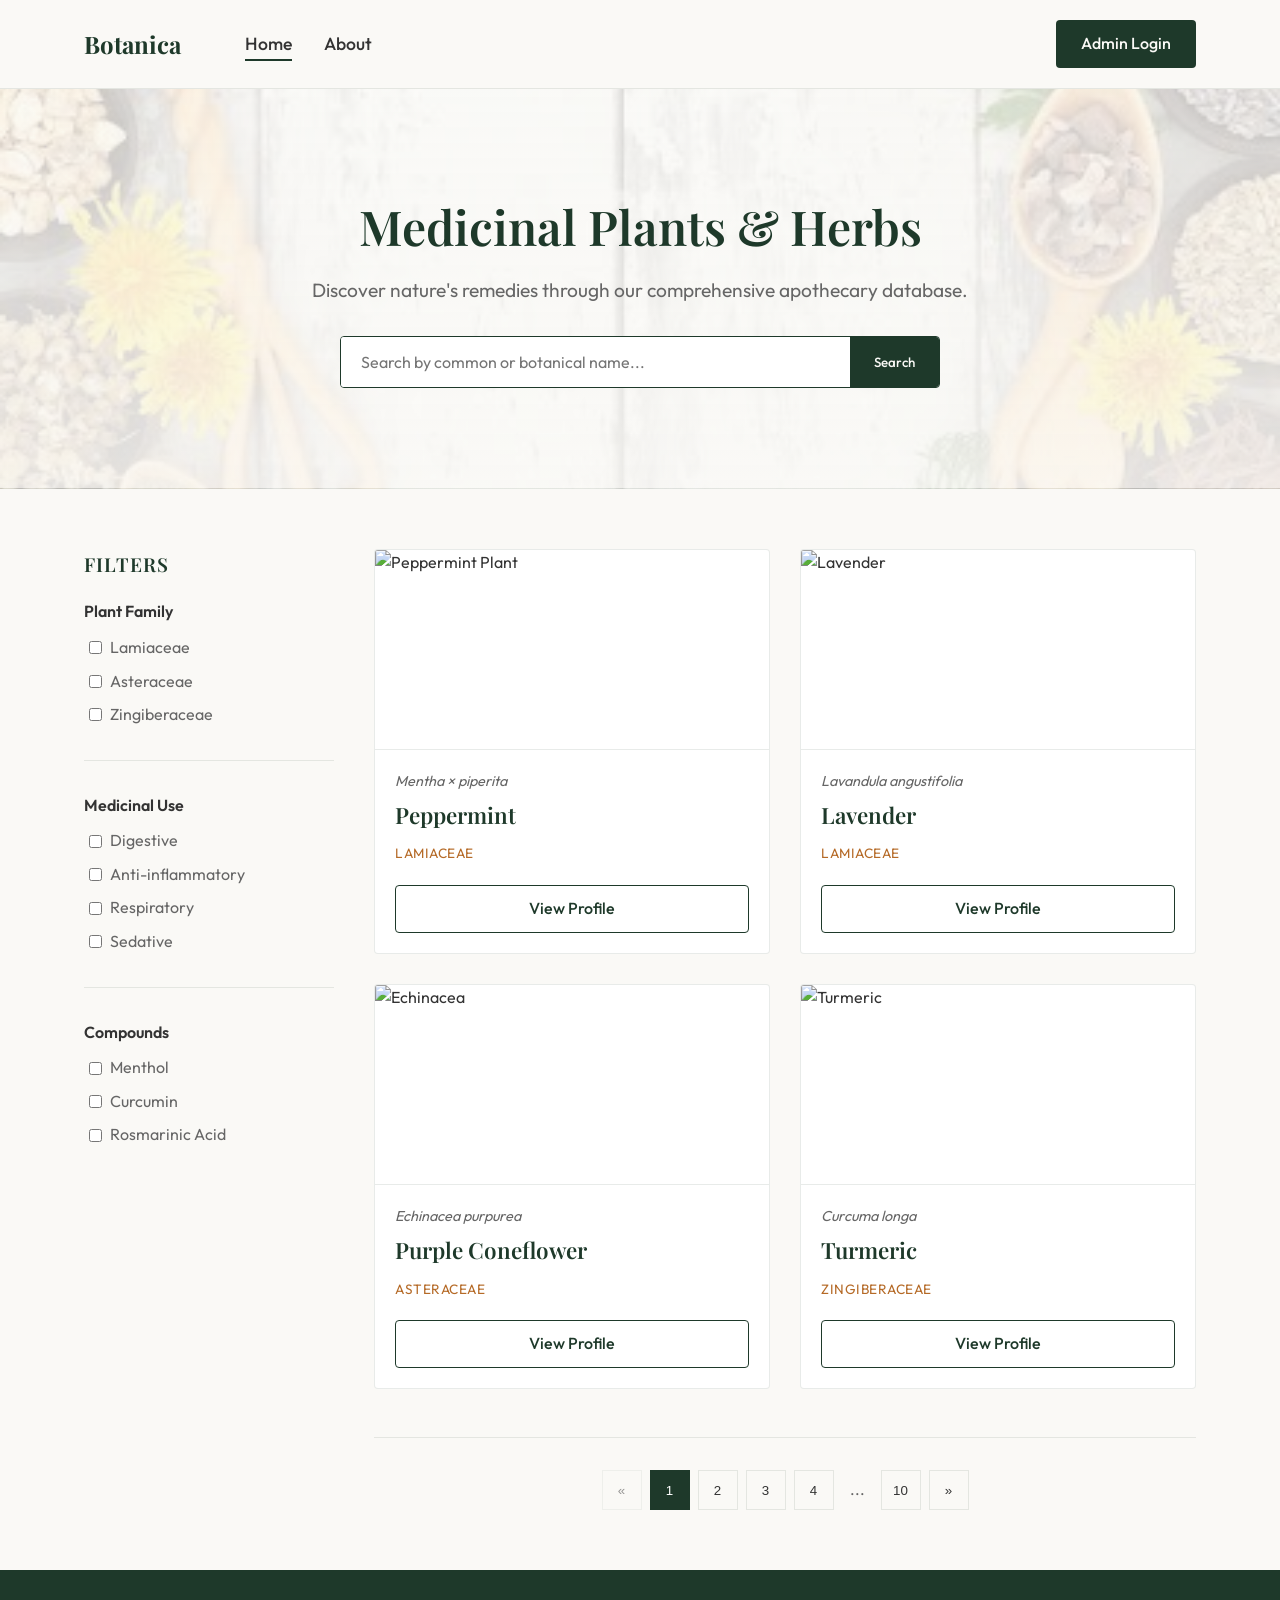
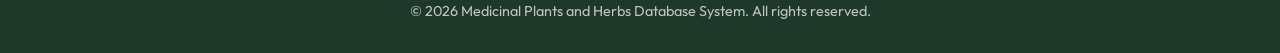
==== commit 74d4aec5: "add the about page and fix some bug 1. Missing Fields in the "Add Plant" Form Your plant profile pag" ====
--- a/index.html
+++ b/index.html
@@ -15,7 +15,7 @@
             <nav class="main-nav" id="mobile-nav">
                 <ul class="flex gap-8 items-center">
                     <li><a href="index.html" class="active-link">Home</a></li>
-                    <li><a href="#">About</a></li>
+                    <li><a href="about.html">About</a></li>
                 </ul>
             </nav>
             <div class="header-actions flex items-center gap-4">
--- a/assets/css/index.css
+++ b/assets/css/index.css
@@ -810,3 +810,41 @@
     display: none;
     border-radius: 4px;
 }
+
+/* Pagination */
+.pagination {
+    margin-top: 3rem;
+    padding-top: 2rem;
+    border-top: 1px solid var(--color-divider);
+}
+.page-btn {
+    display: inline-flex;
+    align-items: center;
+    justify-content: center;
+    min-width: 40px;
+    height: 40px;
+    border-radius: var(--radius);
+    border: 1px solid var(--color-divider);
+    background: transparent;
+    color: var(--color-text);
+    font-weight: 500;
+    text-decoration: none;
+    transition: all 0.2s ease;
+    cursor: pointer;
+}
+.page-btn:hover:not(:disabled) {
+    background-color: var(--color-background-alt);
+}
+.page-btn.active {
+    background-color: var(--color-primary);
+    color: #fff;
+    border-color: var(--color-primary);
+}
+.page-btn:disabled {
+    opacity: 0.5;
+    cursor: not-allowed;
+}
+.page-dots {
+    color: var(--color-text-light);
+    padding: 0 0.5rem;
+}
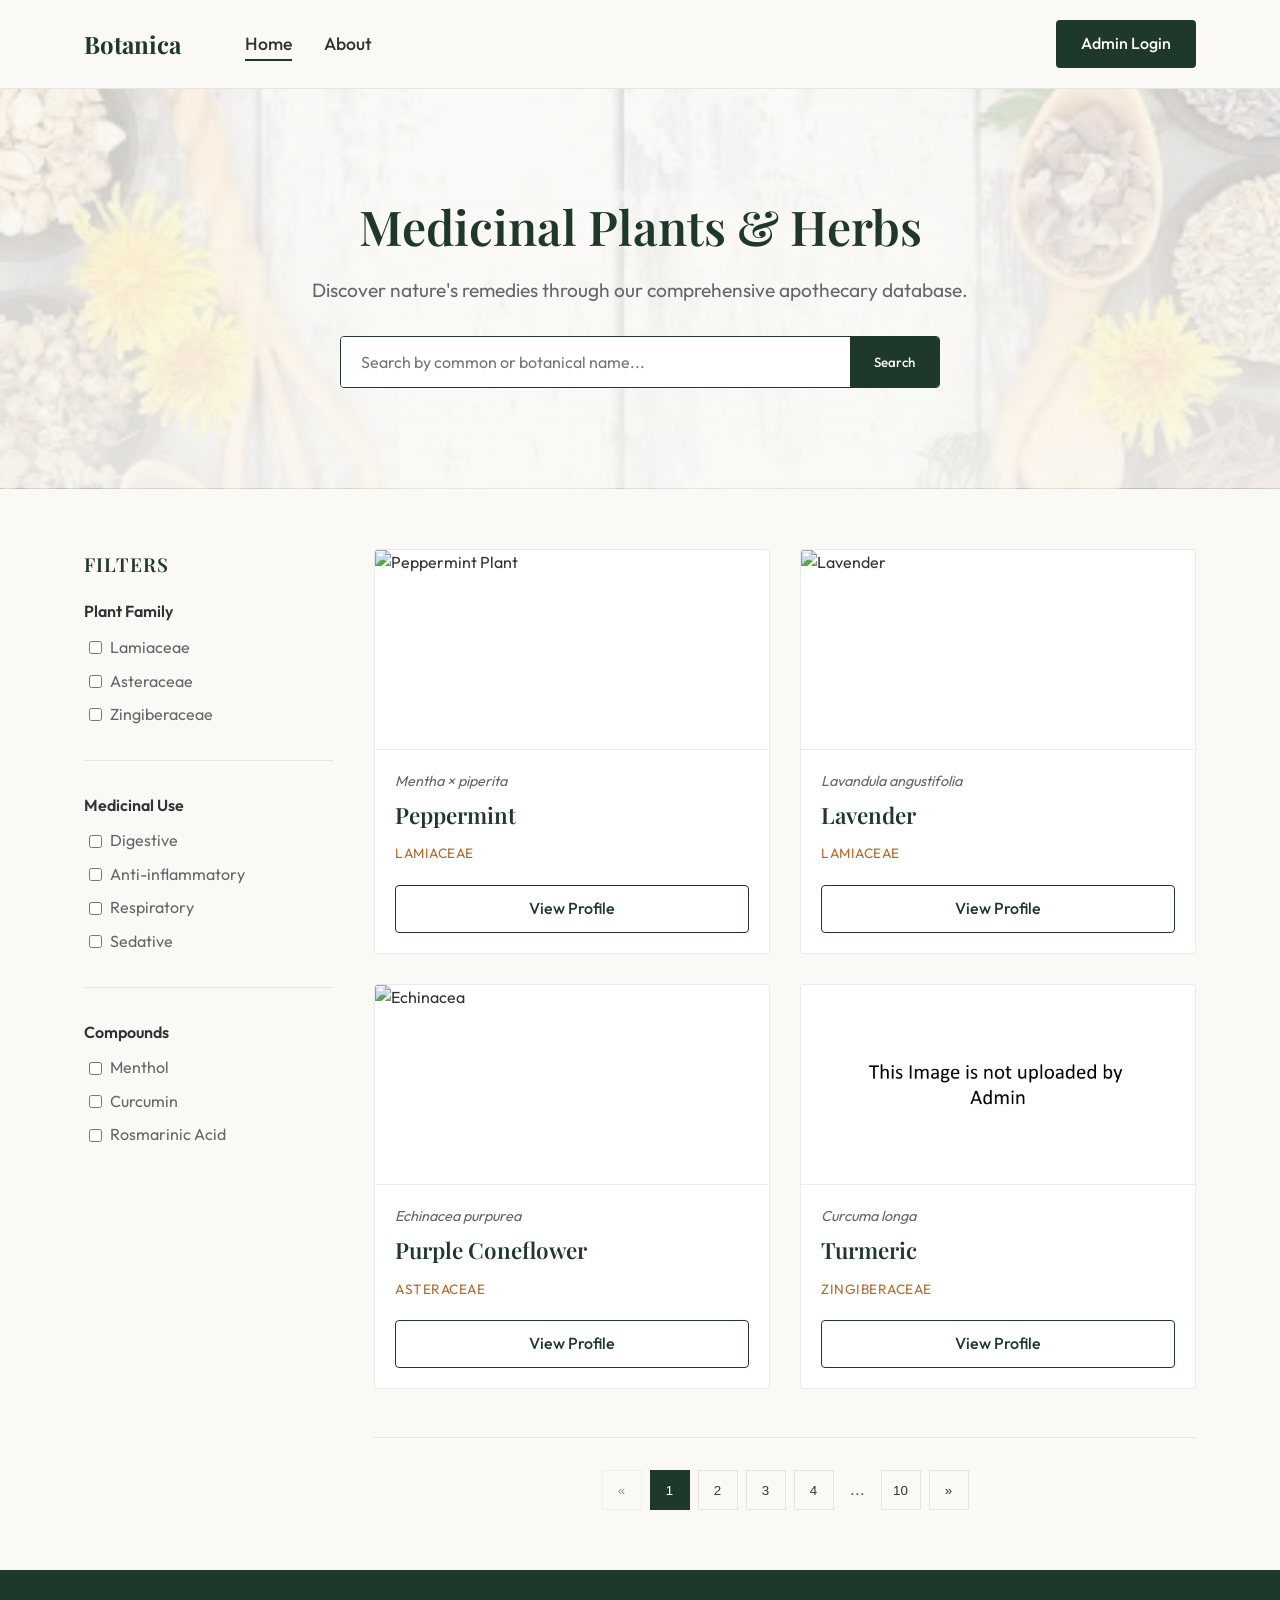
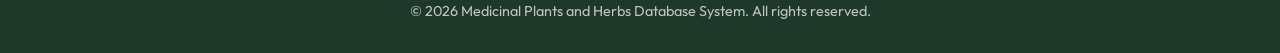
==== commit a67af0ab: "use not uploaded image as default" ====
--- a/index.html
+++ b/index.html
@@ -119,7 +119,7 @@
                         <!-- Plant Card 4 -->
                         <div class="plant-card">
                             <div class="card-image">
-                                <img src="https://images.unsplash.com/photo-1611078810238-00565de9e01f?ixlib=rb-4.0.3&auto=format&fit=crop&w=600&q=80" alt="Turmeric">
+                                <img src="assets/images/Not_uploaded.png" alt="Turmeric">
                             </div>
                             <div class="card-content">
                                 <h4 class="botanical-name">Curcuma longa</h4>
